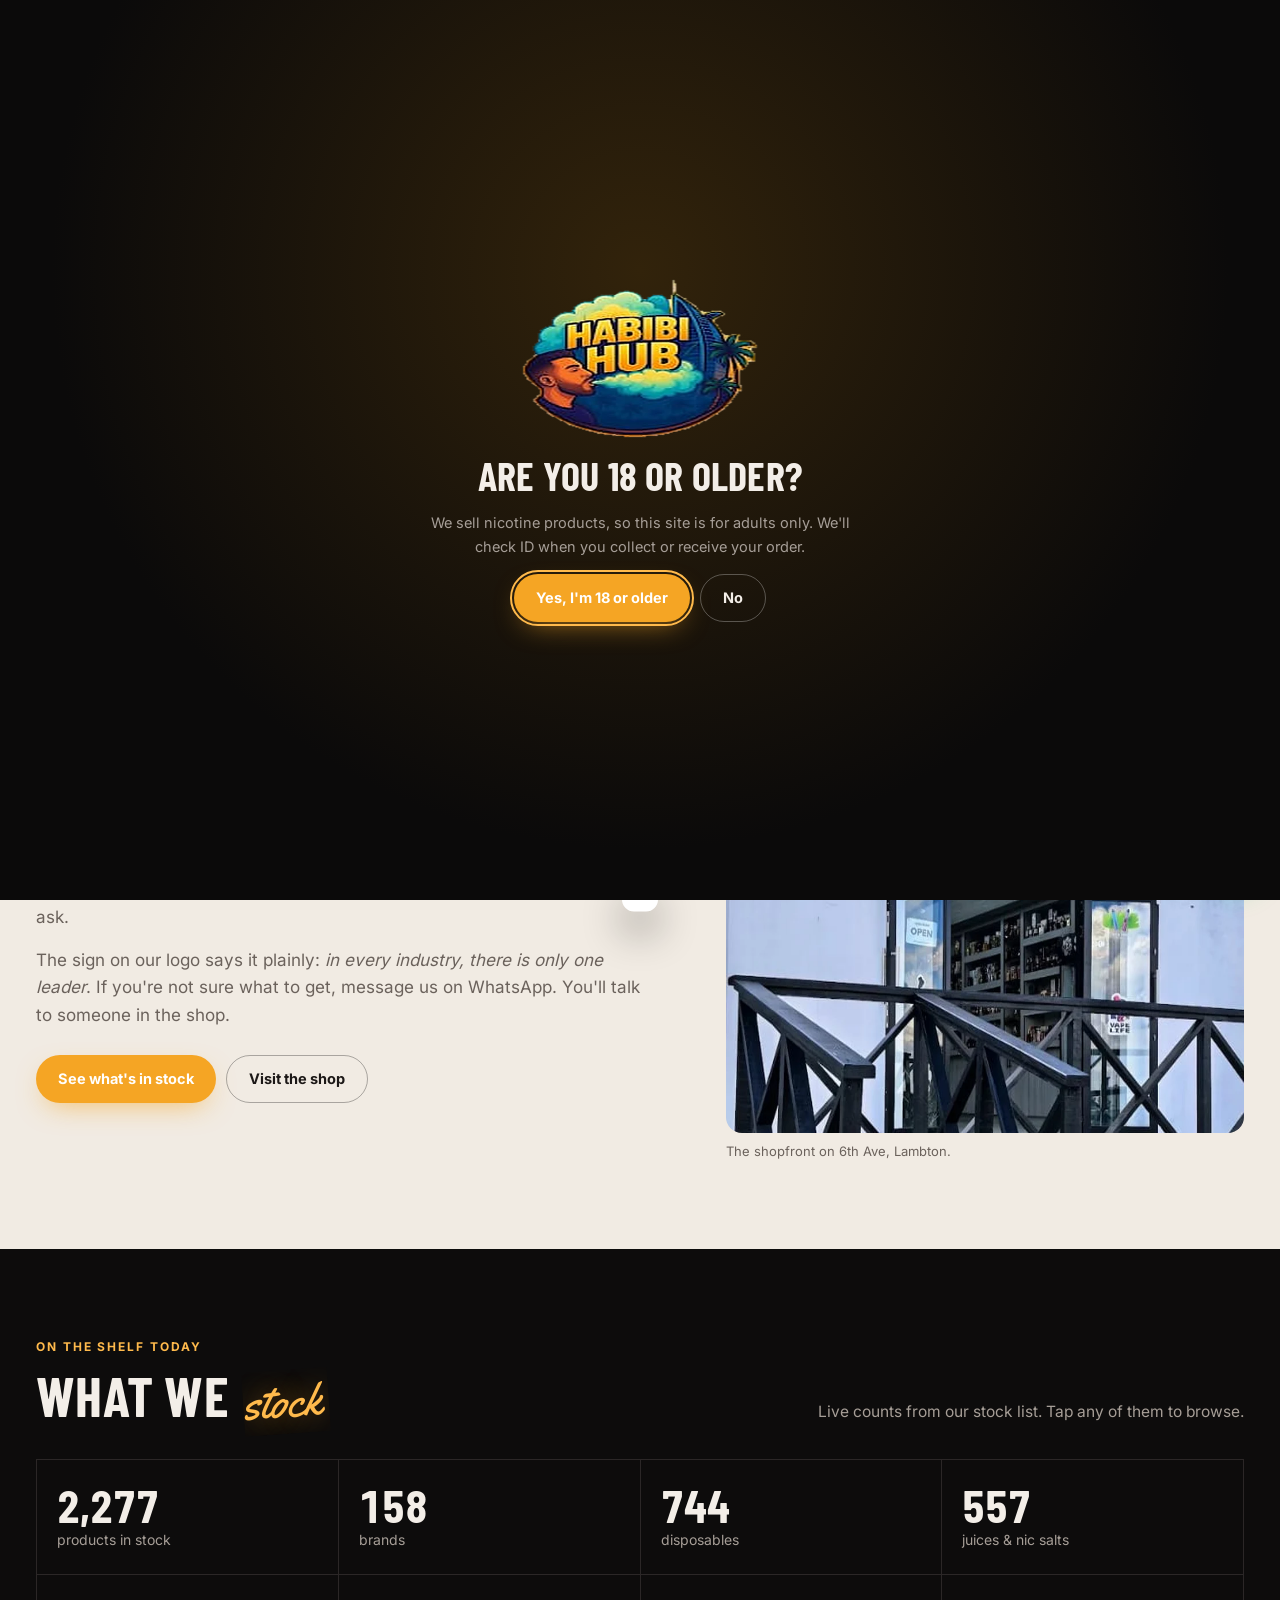
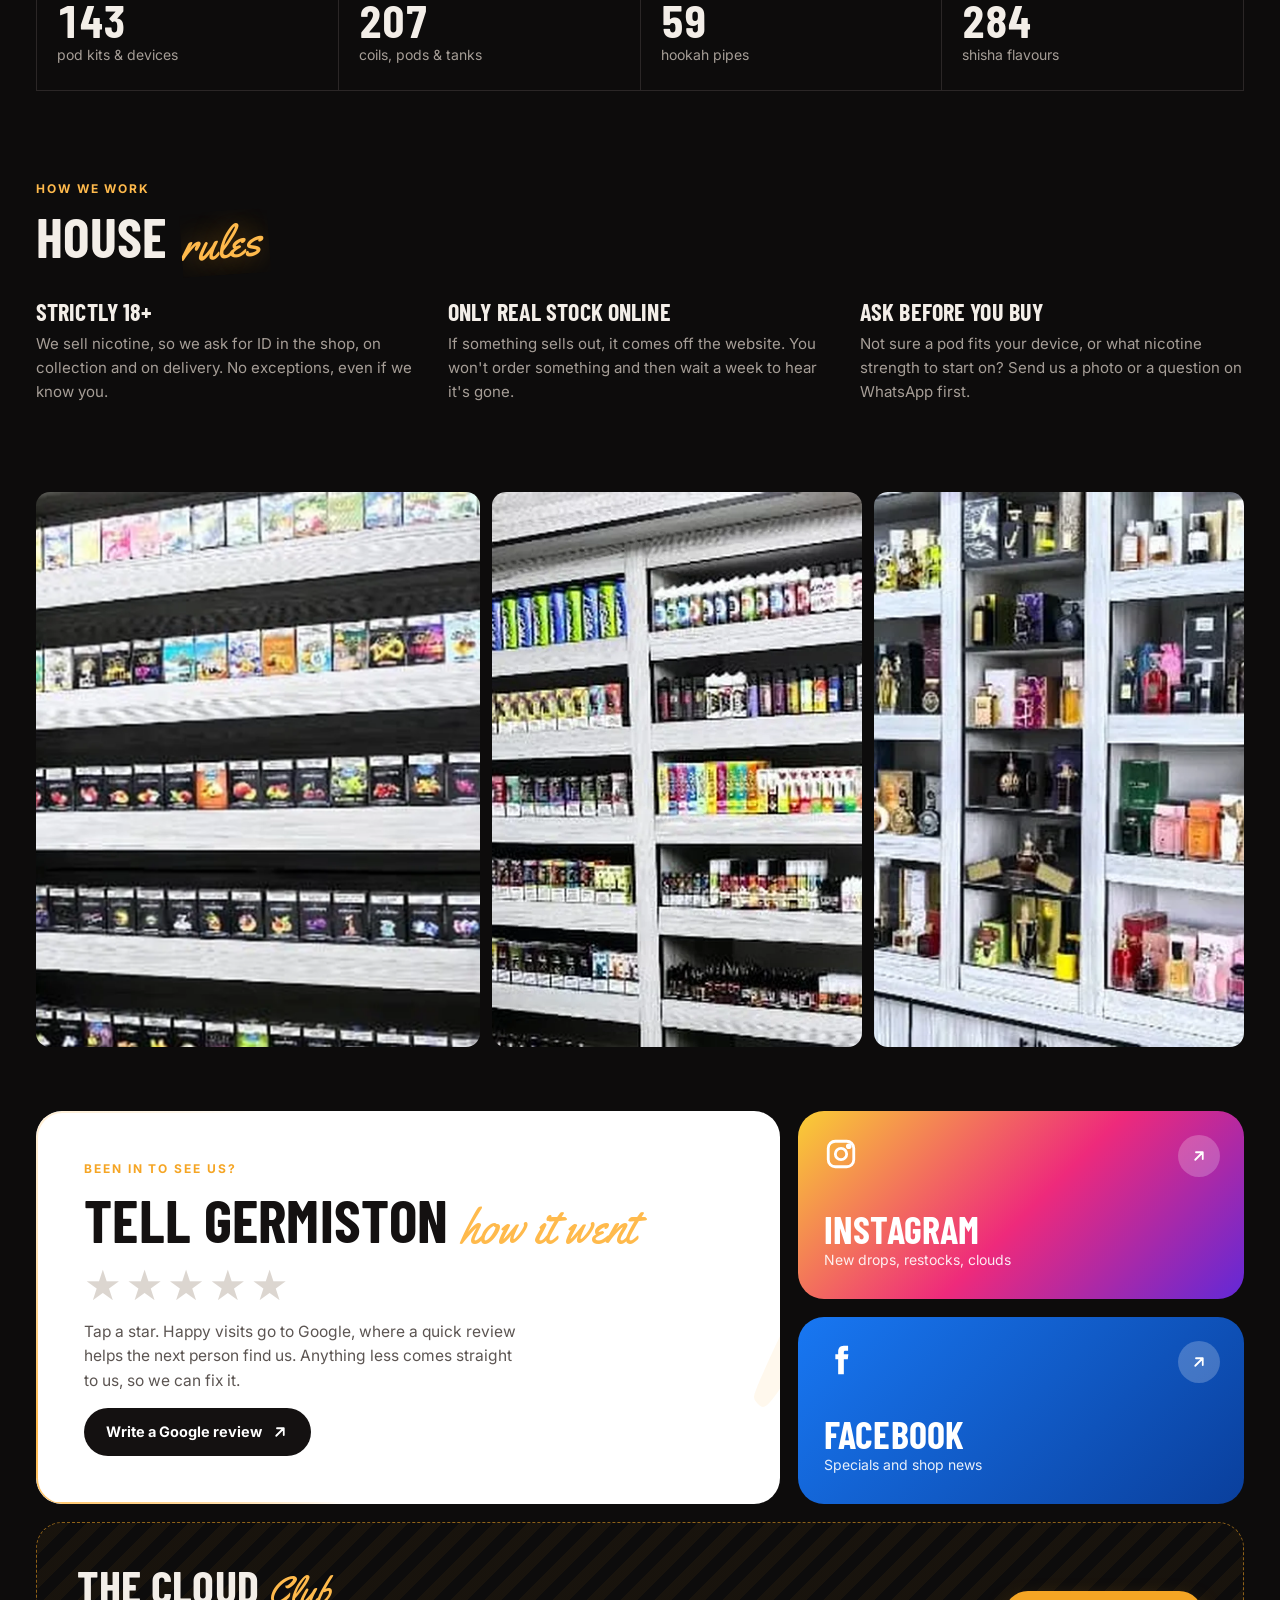
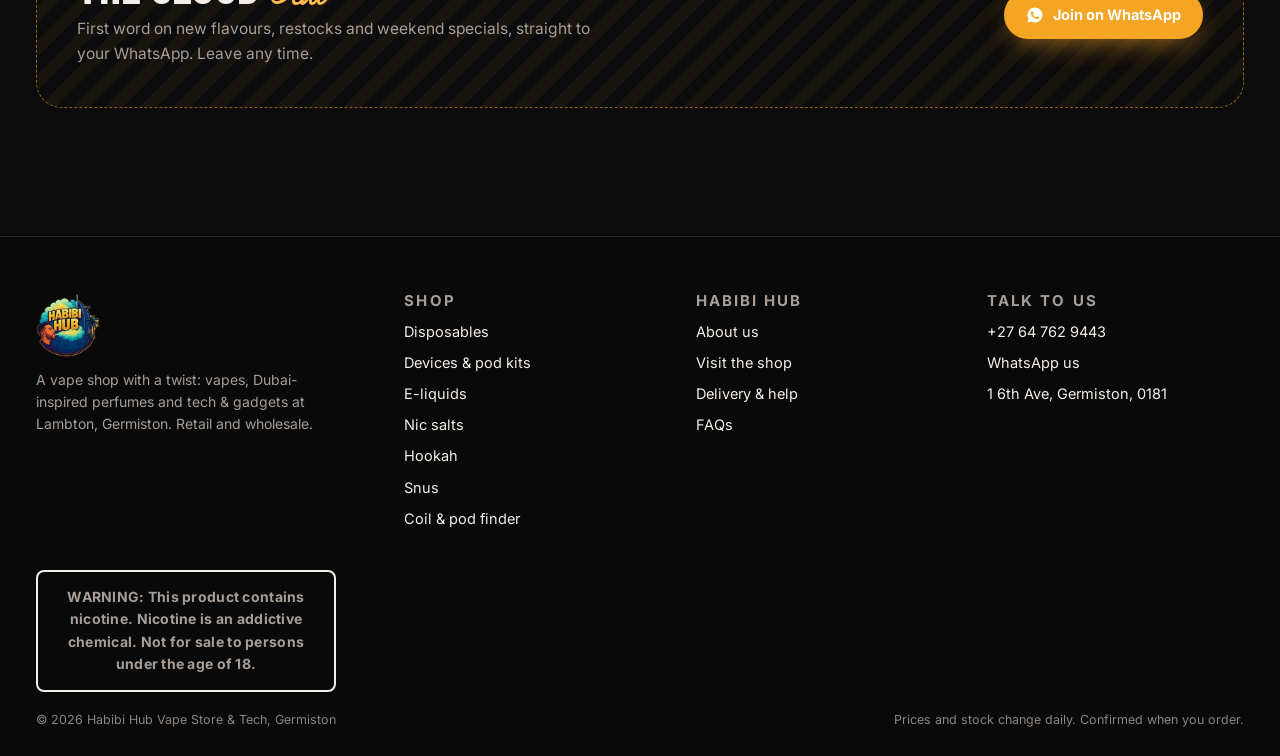
==== about.html @ 3467672c "Habibi Hub Vape Store & Tech site Co-Authored-By: Claude Opus 5.5 <noreply@anthropic.com>" ====
<!doctype html>
<html lang="en-ZA">
<head>
<meta charset="utf-8">
<meta name="viewport" content="width=device-width, initial-scale=1, viewport-fit=cover">
<title>About us · Habibi Hub Vape Store & Tech</title>
<meta name="description" content="Habibi Hub Vape Store & Tech is a vape shop with a twist on 6th Ave, Lambton, Germiston: vapes, Dubai-inspired perfumes and tech, retail and wholesale.">
<meta name="robots" content="noindex, nofollow">
<meta name="theme-color" content="#0d0c0c">
<link rel="icon" href="assets/img/icon.png">
<link rel="preload" href="assets/fonts/inter.woff2" as="font" type="font/woff2" crossorigin>
<link rel="preload" href="assets/fonts/barlow-condensed-700.woff2" as="font" type="font/woff2" crossorigin>
<link rel="stylesheet" href="assets/site.css">
<style>
.story{display:grid;grid-template-columns:1.1fr .9fr;gap:56px;align-items:center}
.story p{font-size:17px;color:var(--paper-mute);max-width:56ch}
.story p+p{margin-top:16px}
.story p b{color:var(--paper-ink)}
.story figure img{border-radius:16px;width:100%}
.story figcaption{font-size:13px;color:var(--paper-mute);margin-top:8px}
.stock{display:grid;grid-template-columns:repeat(4,1fr);border-top:1px solid var(--line);border-left:1px solid var(--line)}
.stock a{padding:22px 20px;border-right:1px solid var(--line);border-bottom:1px solid var(--line);transition:background .2s}
.stock a:hover{background:var(--panel)}
.stock b{display:block;font-family:var(--head);font-size:46px;line-height:1;font-variant-numeric:tabular-nums}
.stock span{color:var(--mute);font-size:14px}
.rules{display:grid;grid-template-columns:repeat(3,1fr);gap:28px}
.rules h3{font-size:24px;text-transform:uppercase;margin-bottom:8px}
.rules p{color:var(--mute);font-size:15px}
.gallery{display:grid;grid-template-columns:1.2fr 1fr 1fr;gap:12px}
.gallery img{border-radius:14px;width:100%;height:100%;object-fit:cover;aspect-ratio:4/5}
.cta{display:flex;gap:10px;flex-wrap:wrap;margin-top:26px}
@media (max-width:900px){.story{grid-template-columns:1fr}.stock{grid-template-columns:repeat(2,1fr)}.rules{grid-template-columns:1fr}.gallery{grid-template-columns:1fr 1fr}.gallery img:first-child{grid-column:1/-1;aspect-ratio:1}}
</style>
</head>
<body data-page="about">
<script src="assets/site.js"></script>
<main id="main">
  <div class="wrap">
    <nav class="crumbs" aria-label="Breadcrumb"><a href="index.html">Home</a><span>/</span><span>About us</span></nav>
    <header class="phead"><span class="tag">About Habibi Hub</span><h1 style="margin-top:12px">Behind the <span class="script">counter</span></h1>
      <p>A vape shop with a twist on 6th Ave in Lambton, Germiston. Vapes, Dubai-inspired perfumes and tech, for retail and wholesale customers.</p></header>
  </div>

  <section class="sec paper" style="margin-top:48px">
    <div class="wrap story">
      <div>
        <span class="tag">Who we are</span>
        <h2 style="margin:12px 0 22px">Lambton, <span class="script">Germiston</span></h2>
        <p>Habibi Hub Vape Store &amp; Tech is at <b>1 6th Ave in Lambton</b>, the white building with the black deck out front. Inside, one side is vapes: disposables, pod kits and shelves of e-liquids.</p>
        <p>That's the usual part. The twist is everything else: a wall of <b>Dubai-inspired perfumes</b>, and <b>tech &amp; gadgets</b> behind the counter. We sell retail and wholesale, so whether you need one disposable or a box for your own shop, ask.</p>
        <p>The sign on our logo says it plainly: <i>in every industry, there is only one leader</i>. If you're not sure what to get, message us on WhatsApp. You'll talk to someone in the shop.</p>
        <div class="cta"><a class="btn btn-red" href="shop.html">See what's in stock</a><a class="btn btn-line" href="visit.html">Visit the shop</a></div>
      </div>
      <figure><img src="assets/img/shopfront.webp" alt="The Habibi Hub Vape Store & Tech shopfront" width="600" height="583" loading="lazy"><figcaption>The shopfront on 6th Ave, Lambton.</figcaption></figure>
    </div>
  </section>

  <section class="sec">
    <div class="wrap">
      <div class="sec-head"><div><span class="tag">On the shelf today</span><h2>What we <span class="script">stock</span></h2></div><p>Live counts from our stock list. Tap any of them to browse.</p></div>
      <div class="stock" id="stock"></div>
    </div>
  </section>

  <section class="sec" style="padding-top:0">
    <div class="wrap">
      <div class="sec-head"><div><span class="tag">How we work</span><h2>House <span class="script">rules</span></h2></div></div>
      <div class="rules">
        <div class="rv"><h3>Strictly 18+</h3><p>We sell nicotine, so we ask for ID in the shop, on collection and on delivery. No exceptions, even if we know you.</p></div>
        <div class="rv"><h3>Only real stock online</h3><p>If something sells out, it comes off the website. You won't order something and then wait a week to hear it's gone.</p></div>
        <div class="rv"><h3>Ask before you buy</h3><p>Not sure a pod fits your device, or what nicotine strength to start on? Send us a photo or a question on WhatsApp first.</p></div>
      </div>
    </div>
  </section>

  <section class="sec" style="padding-top:0">
    <div class="wrap">
      <div class="gallery" style="margin-bottom:64px">
        <img src="assets/img/disposables.webp" alt="Disposables wall at Habibi Hub" width="600" height="795" loading="lazy">
        <img src="assets/img/eliquids.webp" alt="Rows of e-liquid bottles at Habibi Hub" width="600" height="685" loading="lazy">
        <img src="assets/img/interior.webp" alt="The Dubai-inspired perfume wall inside Habibi Hub" width="600" height="337" loading="lazy">
      </div>
      <div data-community></div>
    </div>
  </section>
</main>
<script>
loadProducts().then((all) => {
  const fmt = (n) => n.toLocaleString("en-ZA").replace(/ /g, " ");
  const n = (fn) => fmt(all.filter(fn).length);
  const brands = new Set(all.map((p) => p.b).filter(Boolean)).size;
  $("#stock").innerHTML = [
    [n(() => true), "products in stock", "shop.html"],
    [brands, "brands", "shop.html"],
    [n((p) => p.s === "Disposables"), "disposables", "shop.html?s=Disposables"],
    [n((p) => p.s === "Nic Salts" || p.s === "E Liquids"), "juices & nic salts", "shop.html?c=vape"],
    [n((p) => p.s === "Devices"), "pod kits & devices", "shop.html?s=Devices"],
    [n((p) => p.s === "Coils, Pods & Tanks"), "coils, pods & tanks", "shop.html?s=Coils%2C+Pods+%26+Tanks"],
    [n((p) => p.s === "Hookah Pipes"), "hookah pipes", "shop.html?s=Hookah+Pipes"],
    [n((p) => p.s === "Hookah Flavour"), "shisha flavours", "shop.html?s=Hookah+Flavour"]
  ].map(([v, l, h]) => `<a href="${h}"><b>${v}</b><span>${l}</span></a>`).join("");
});
</script>
</body>
</html>
---- assets/site.css ----
/* fonts: self-hosted latin subsets (Inter, Barlow Condensed, Yellowtail) */
@font-face {
  font-family: 'Barlow Condensed';
  font-style: normal;
  font-weight: 600;
  font-display: swap;
  src: url(fonts/barlow-condensed-600.woff2) format('woff2');
  unicode-range: U+0000-00FF, U+0131, U+0152-0153, U+02BB-02BC, U+02C6, U+02DA, U+02DC, U+0304, U+0308, U+0329, U+2000-206F, U+20AC, U+2122, U+2191, U+2193, U+2212, U+2215, U+FEFF, U+FFFD;
}
@font-face {
  font-family: 'Barlow Condensed';
  font-style: normal;
  font-weight: 700;
  font-display: swap;
  src: url(fonts/barlow-condensed-700.woff2) format('woff2');
  unicode-range: U+0000-00FF, U+0131, U+0152-0153, U+02BB-02BC, U+02C6, U+02DA, U+02DC, U+0304, U+0308, U+0329, U+2000-206F, U+20AC, U+2122, U+2191, U+2193, U+2212, U+2215, U+FEFF, U+FFFD;
}
@font-face {
  font-family: 'Inter';
  font-style: normal;
  font-weight: 400;
  font-display: swap;
  src: url(fonts/inter.woff2) format('woff2');
  unicode-range: U+0000-00FF, U+0131, U+0152-0153, U+02BB-02BC, U+02C6, U+02DA, U+02DC, U+0304, U+0308, U+0329, U+2000-206F, U+20AC, U+2122, U+2191, U+2193, U+2212, U+2215, U+FEFF, U+FFFD;
}
@font-face {
  font-family: 'Inter';
  font-style: normal;
  font-weight: 500;
  font-display: swap;
  src: url(fonts/inter.woff2) format('woff2');
  unicode-range: U+0000-00FF, U+0131, U+0152-0153, U+02BB-02BC, U+02C6, U+02DA, U+02DC, U+0304, U+0308, U+0329, U+2000-206F, U+20AC, U+2122, U+2191, U+2193, U+2212, U+2215, U+FEFF, U+FFFD;
}
@font-face {
  font-family: 'Inter';
  font-style: normal;
  font-weight: 600;
  font-display: swap;
  src: url(fonts/inter.woff2) format('woff2');
  unicode-range: U+0000-00FF, U+0131, U+0152-0153, U+02BB-02BC, U+02C6, U+02DA, U+02DC, U+0304, U+0308, U+0329, U+2000-206F, U+20AC, U+2122, U+2191, U+2193, U+2212, U+2215, U+FEFF, U+FFFD;
}
@font-face {
  font-family: 'Inter';
  font-style: normal;
  font-weight: 700;
  font-display: swap;
  src: url(fonts/inter.woff2) format('woff2');
  unicode-range: U+0000-00FF, U+0131, U+0152-0153, U+02BB-02BC, U+02C6, U+02DA, U+02DC, U+0304, U+0308, U+0329, U+2000-206F, U+20AC, U+2122, U+2191, U+2193, U+2212, U+2215, U+FEFF, U+FFFD;
}
@font-face {
  font-family: 'Yellowtail';
  font-style: normal;
  font-weight: 400;
  font-display: swap;
  src: url(fonts/yellowtail-400.woff2) format('woff2');
  unicode-range: U+0000-00FF, U+0131, U+0152-0153, U+02BB-02BC, U+02C6, U+02DA, U+02DC, U+0304, U+0308, U+0329, U+2000-206F, U+20AC, U+2122, U+2191, U+2193, U+2212, U+2215, U+FEFF, U+FFFD;
}
/* Habibi Hub Vape Store & Tech — shared styles. Dark shop floor, warm paper for the "about us" moments, one red. */
:root{
  --bg:#0d0c0c; --panel:#161414; --panel2:#1d1a1a; --line:#2b2727; --ink:#f3eee8; --mute:#a69e97; --dim:#8c847e;
  --red:#f5a524; --red-hi:#ffba4c; --red-soft:rgba(245,165,36,.14);
  --paper:#f1ebe3; --paper-ink:#1c1817; --paper-mute:#6b625c; --paper-line:#ddd3c8;
  --ok:#2fbf71; --warn:#e8a33a;
  --head:"Barlow Condensed","Arial Narrow",Impact,sans-serif; --body:Inter,system-ui,-apple-system,"Segoe UI",sans-serif;
  --r:14px; --ease:cubic-bezier(.2,.8,.2,1); --hdr:72px;
  color-scheme:dark;
}
*{box-sizing:border-box;margin:0;padding:0}
html{scroll-behavior:smooth;-webkit-text-size-adjust:100%}
body{background:var(--bg);color:var(--ink);font-family:var(--body);font-size:15.5px;line-height:1.6;overflow-x:clip;-webkit-font-smoothing:antialiased}
html{overflow-x:clip}
[hidden]{display:none!important}
body.lock{overflow:hidden}
img{max-width:100%;display:block}
a{color:inherit;text-decoration:none}
button,input,select,textarea{font:inherit;color:inherit}
button{background:none;border:0;cursor:pointer}
:focus-visible{outline:2px solid var(--red-hi);outline-offset:2px;border-radius:6px}
.wrap{width:100%;max-width:1240px;margin-inline:auto;padding-left:max(16px,env(safe-area-inset-left,0px));padding-right:max(16px,env(safe-area-inset-right,0px))}
h1,h2,h3,h4{font-family:var(--head);font-weight:700;line-height:1;letter-spacing:.005em;text-wrap:balance}
h1{font-size:clamp(46px,8vw,92px);text-transform:uppercase}
h2{font-size:clamp(34px,5vw,56px);text-transform:uppercase}
h3{font-size:24px}
.tag{font-size:12px;font-weight:700;letter-spacing:.16em;text-transform:uppercase;color:var(--red-hi)}
.muted{color:var(--mute)}
.sr{position:absolute;width:1px;height:1px;overflow:hidden;clip:rect(0 0 0 0);white-space:nowrap}
.sec{padding-block:88px}
.sec-head{display:flex;justify-content:space-between;align-items:end;gap:20px 40px;flex-wrap:wrap;margin-bottom:34px}
.sec-head p{max-width:440px;color:var(--mute)}
.sec-head .tag{display:block;margin-bottom:10px}

/* buttons */
.btn{display:inline-flex;align-items:center;justify-content:center;gap:9px;height:48px;padding:0 22px;border-radius:999px;font-weight:700;font-size:14.5px;white-space:nowrap;transition:background .2s,transform .2s var(--ease),border-color .2s,color .2s}
.btn:active{transform:scale(.97)}
.btn svg{width:18px;height:18px;flex:none}
.btn-red{background:var(--red);color:#fff}
.btn-red:hover{background:var(--red-hi)}
.btn-line{border:1.5px solid rgba(255,255,255,.28)}
.btn-line:hover{border-color:#fff}
.btn-white{background:#fff;color:#111}
.btn-white:hover{background:var(--red);color:#fff}
.btn-wa{background:#25d366;color:#05301a}
.btn-wa:hover{background:#3be37b}
.btn-sm{height:38px;padding:0 15px;font-size:13.5px}
.btn[disabled]{opacity:.45;pointer-events:none}
.link{text-decoration:underline;text-underline-offset:3px;text-decoration-color:rgba(255,255,255,.35)}
.link:hover{text-decoration-color:currentColor}

/* top strip + header */
.strip{background:var(--red);color:#fff;font-size:13px;font-weight:600}
.strip .wrap{display:flex;justify-content:center;gap:8px 26px;flex-wrap:wrap;padding-block:7px;text-align:center}
.strip a{text-decoration:underline;text-underline-offset:2px}
header.hdr{position:sticky;top:env(safe-area-inset-top,0px);z-index:60;background:rgba(13,12,12,.9);backdrop-filter:blur(12px);-webkit-backdrop-filter:blur(12px);border-bottom:1px solid var(--line)}
.hdr-in{display:flex;align-items:center;gap:22px;height:var(--hdr)}
.logo img{height:50px;width:auto}
.nav{display:flex;gap:4px;font-weight:600;font-size:14.5px}
.nav a{padding:8px 12px;border-radius:8px;color:var(--mute);transition:color .2s,background .2s}
.nav a:hover,.nav a[aria-current="page"]{color:var(--ink);background:rgba(255,255,255,.05)}
.hsearch{flex:1;max-width:380px;margin-left:auto;display:flex;align-items:center;gap:8px;height:42px;padding:0 14px;border-radius:999px;background:var(--panel2);border:1px solid var(--line)}
.hsearch:focus-within{border-color:var(--red)}
.hsearch svg{width:16px;color:var(--dim);flex:none}
.hsearch input{background:none;border:0;outline:0;width:100%;font-size:14px}
.icons{display:flex;gap:6px;align-items:center}
.ibtn{position:relative;width:42px;height:42px;border-radius:50%;display:grid;place-items:center;transition:background .2s}
.ibtn:hover{background:rgba(255,255,255,.07)}
.ibtn svg{width:21px;height:21px}
.ibtn .n{position:absolute;top:2px;right:0;min-width:18px;height:18px;padding:0 5px;border-radius:9px;background:var(--red);color:#fff;font-size:10.5px;font-weight:800;display:grid;place-items:center}
.ibtn .n[hidden]{display:none}
.ibtn.bump{animation:bump .45s var(--ease)}
@keyframes bump{40%{transform:scale(1.22)}}
.burger{display:none}
.mnav{position:fixed;inset:0;z-index:95;background:var(--bg);padding:calc(20px + env(safe-area-inset-top,0px)) max(20px,env(safe-area-inset-right,0px)) 30px max(20px,env(safe-area-inset-left,0px));display:flex;flex-direction:column;gap:4px;transform:translateX(100%);transition:transform .4s var(--ease);overflow:auto}
.mnav.on{transform:none}
.mnav .x{align-self:flex-end;margin-bottom:10px}
.mnav a{font-family:var(--head);font-size:40px;font-weight:700;text-transform:uppercase;padding:4px 0;border-bottom:1px solid var(--line)}
.mnav .mfoot{margin-top:auto;padding-top:24px;color:var(--mute);font-size:14px;display:grid;gap:6px}

/* product card */
.grid{display:grid;grid-template-columns:repeat(auto-fill,minmax(212px,1fr));gap:16px}
.card{position:relative;display:flex;flex-direction:column;background:var(--panel);border:1px solid var(--line);border-radius:var(--r);overflow:hidden;transition:border-color .25s,transform .3s var(--ease)}
.card:hover{border-color:#433c3c;transform:translateY(-3px)}
.card .ph{position:relative;aspect-ratio:1;background:#fff;display:grid;place-items:center;overflow:hidden}
.card .ph img{width:100%;height:100%;object-fit:contain;padding:10px;transition:transform .5s var(--ease)}
.card:hover .ph img{transform:scale(1.05)}
.noimg{width:100%;height:100%;display:grid;place-items:center;align-content:center;gap:8px;background:repeating-linear-gradient(-45deg,#191616 0 10px,#1c1919 10px 20px);color:var(--dim);text-align:center;padding:14px}
.noimg img{width:62%;opacity:.55;padding:0!important}
.noimg span{font-size:11px;letter-spacing:.12em;text-transform:uppercase}
.card .flags{position:absolute;top:10px;left:10px;display:flex;gap:6px;z-index:2}
.flag{font-size:10.5px;font-weight:800;letter-spacing:.1em;text-transform:uppercase;padding:4px 8px;border-radius:5px;background:var(--red);color:#fff}
.flag.dark{background:#111;color:#fff}
.fav{position:absolute;top:8px;right:8px;z-index:2;width:36px;height:36px;border-radius:50%;background:rgba(17,17,17,.75);display:grid;place-items:center;color:#fff;transition:transform .2s}
.fav:hover{transform:scale(1.1)}
.fav svg{width:17px;height:17px}
.fav.on svg{fill:var(--red-hi);stroke:var(--red-hi)}
.card .bd{padding:13px 14px 14px;display:flex;flex-direction:column;gap:4px;flex:1}
.card .br{font-size:11px;font-weight:700;letter-spacing:.12em;text-transform:uppercase;color:var(--dim)}
.card .nm{font-weight:600;font-size:14.5px;line-height:1.35;display:-webkit-box;-webkit-line-clamp:2;-webkit-box-orient:vertical;overflow:hidden}
.card .nm a::after{content:"";position:absolute;inset:0;z-index:1}
.card .ft{display:flex;align-items:center;justify-content:space-between;gap:8px;margin-top:auto;padding-top:10px}
.price{font-family:var(--head);font-weight:700;font-size:26px;line-height:1;font-variant-numeric:tabular-nums}
.price small{font-family:var(--body);font-size:11px;font-weight:600;color:var(--mute);margin-right:3px}
.price.ask{font-size:15px;font-family:var(--body);color:var(--mute)}
.add{position:relative;z-index:2;width:40px;height:40px;border-radius:50%;background:#fff;color:#111;display:grid;place-items:center;transition:background .2s,color .2s,transform .2s;flex:none}
.add:hover{background:var(--red);color:#fff}
.add svg{width:18px;height:18px}
.add.ok{background:var(--ok);color:#fff}
.chips{display:flex;gap:5px;flex-wrap:wrap}
.chip{font-size:11px;padding:2px 8px;border-radius:999px;background:rgba(255,255,255,.06);color:var(--mute)}

/* rails */
.rail{display:grid;grid-auto-flow:column;grid-auto-columns:minmax(200px,230px);gap:14px;overflow-x:auto;scroll-snap-type:x mandatory;padding-bottom:8px;scrollbar-width:thin}
.rail>*{scroll-snap-align:start}

/* drawer (cart + favourites) */
.scrim{position:fixed;inset:0;z-index:90;background:rgba(0,0,0,.6);opacity:0;visibility:hidden;transition:opacity .3s,visibility .3s}
.scrim.on{opacity:1;visibility:visible}
.drawer{position:fixed;top:0;right:0;bottom:0;z-index:100;width:min(440px,100%);background:#121010;border-left:1px solid var(--line);display:flex;flex-direction:column;transform:translateX(100%);transition:transform .45s var(--ease);padding-top:env(safe-area-inset-top,0px);padding-bottom:env(safe-area-inset-bottom,0px)}
.drawer.on{transform:none}
.dh{display:flex;align-items:center;justify-content:space-between;padding:18px 22px;border-bottom:1px solid var(--line)}
.dh h3{font-size:30px;text-transform:uppercase}
.x{width:40px;height:40px;border-radius:50%;border:1px solid var(--line);display:grid;place-items:center}
.x:hover{background:#fff;color:#111}
.x svg{width:16px;height:16px}
.db{flex:1;overflow:auto;padding:6px 22px}
.li{display:grid;grid-template-columns:64px 1fr auto;gap:12px;padding:14px 0;border-bottom:1px solid var(--line);align-items:start}
.li .th{width:64px;height:64px;border-radius:10px;background:#fff;overflow:hidden;display:grid;place-items:center}
.li .th img{width:100%;height:100%;object-fit:contain;padding:4px}
.li .th .noimg img{width:70%}
.li b{display:block;font-size:14px;font-weight:600;line-height:1.3}
.li .sub{font-size:12.5px;color:var(--mute)}
.qty{display:inline-flex;align-items:center;border:1px solid var(--line);border-radius:999px;margin-top:8px}
.qty button{width:30px;height:30px;font-weight:700}
.qty span{min-width:22px;text-align:center;font-size:13.5px;font-weight:700}
.rm{font-size:12px;color:var(--dim);text-decoration:underline;margin-left:10px}
.li .lt{font-family:var(--head);font-weight:700;font-size:20px;white-space:nowrap}
.df{padding:18px 22px;border-top:1px solid var(--line);display:grid;gap:12px;background:#0f0d0d}
.seg{display:grid;grid-template-columns:1fr 1fr;gap:5px;padding:4px;border-radius:12px;background:var(--panel2);border:1px solid var(--line)}
.seg button{padding:9px 6px;border-radius:9px;font-size:13.5px;font-weight:600;color:var(--mute)}
.seg button[aria-pressed="true"]{background:#fff;color:#111}
.field{display:grid;gap:5px}
.field label{font-size:11.5px;font-weight:700;letter-spacing:.1em;text-transform:uppercase;color:var(--dim)}
.field input,.field textarea,.field select{background:var(--panel2);border:1px solid var(--line);border-radius:10px;padding:11px 13px;outline:0;font-size:14.5px;resize:vertical;width:100%}
.field input:focus,.field textarea:focus,.field select:focus{border-color:var(--red)}
.field input.bad{border-color:var(--red-hi)}
.tot{display:flex;justify-content:space-between;align-items:baseline}
.tot strong{font-family:var(--head);font-size:34px}
.fine{font-size:12px;color:var(--dim);text-align:center}
.empty{text-align:center;padding:50px 10px;color:var(--mute);display:grid;gap:10px;justify-items:center}
.empty b{color:var(--ink);font-size:17px}
.note{padding:12px 14px;border-radius:10px;background:var(--red-soft);border:1px solid rgba(245,165,36,.35);font-size:13.5px;color:var(--ink)}

/* toast */
.toast{position:fixed;left:50%;width:max-content;bottom:calc(22px + env(safe-area-inset-bottom,0px));z-index:150;transform:translate(-50%,140%);background:#fff;color:#111;padding:12px 18px;border-radius:999px;font-weight:600;font-size:14px;box-shadow:0 18px 40px rgba(0,0,0,.45);transition:transform .4s var(--ease);max-width:calc(100vw - 32px);display:flex;gap:10px;align-items:center}
.toast.on{transform:translate(-50%,0)}
.toast a{color:var(--red);font-weight:700;white-space:nowrap}

/* age check */
.gate{position:fixed;inset:0;z-index:200;display:grid;place-items:center;padding:20px max(20px,env(safe-area-inset-right,0px)) 20px max(20px,env(safe-area-inset-left,0px));background:radial-gradient(ellipse at 50% 30%,#32230b,#0b0a0a 65%)}
.gate[hidden]{display:none}
.gate-in{max-width:440px;text-align:center;display:grid;gap:16px;justify-items:center}
.gate-in img{width:min(240px,70%)}
.gate-in h2{font-size:40px}
.gate-in p{color:var(--mute);font-size:14.5px}
.gate .row{display:flex;gap:10px;flex-wrap:wrap;justify-content:center}

/* WhatsApp float */
.wa-float{position:fixed;right:calc(18px + env(safe-area-inset-right,0px));bottom:calc(18px + env(safe-area-inset-bottom,0px));z-index:40;width:56px;height:56px;border-radius:50%;background:#25d366;color:#fff;display:grid;place-items:center;box-shadow:0 10px 26px rgba(37,211,102,.35);transition:transform .25s var(--ease)}
.wa-float:hover{transform:scale(1.08)}
.wa-float svg{width:28px;height:28px}

/* footer */
footer.ftr{border-top:1px solid var(--line);margin-top:40px;padding-block:56px 26px;background:#0a0909}
.ftr-grid{display:grid;grid-template-columns:1.3fr 1fr 1fr 1fr;gap:34px}
.ftr h4{font-size:15px;letter-spacing:.14em;text-transform:uppercase;color:var(--mute);margin-bottom:12px;font-family:var(--body);font-weight:700}
.ftr ul{list-style:none;display:grid;gap:8px;font-size:14.5px}
.ftr ul a:hover{color:var(--red-hi)}
.ftr .logo img{height:64px;margin-bottom:12px}
.ftr p{color:var(--mute);font-size:14px;max-width:300px}
.warn{margin-top:40px;border:2px solid var(--ink);border-radius:8px;padding:14px 16px;font-weight:700;font-size:13px;text-align:center;letter-spacing:.02em}
.copy{margin-top:18px;display:flex;justify-content:space-between;gap:10px;flex-wrap:wrap;font-size:12.5px;color:var(--dim)}

/* paper (light) sections */
.paper{background:var(--paper);color:var(--paper-ink)}
.paper .muted,.paper .sec-head p{color:var(--paper-mute)}
.paper .tag{color:var(--red)}
.paper .btn-line{border-color:rgba(0,0,0,.3);color:var(--paper-ink)}
.paper .btn-line:hover{border-color:#000}

/* breadcrumbs + page head */
.crumbs{font-size:13px;color:var(--dim);display:flex;gap:8px;flex-wrap:wrap;padding-top:22px}
.crumbs a:hover{color:var(--ink)}
.phead{padding-block:34px 30px;border-bottom:1px solid var(--line)}
.phead p{color:var(--mute);max-width:600px;margin-top:12px;font-size:16.5px}

/* reveal: visible by default, only animates when JS adds .rv-on */
.rv-on .rv{opacity:0;transform:translateY(24px);transition:opacity .7s var(--ease),transform .7s var(--ease)}
.rv-on .rv.in{opacity:1;transform:none}

@media (max-width:1060px){
  .nav{display:none}
  .burger{display:grid}
}
@media (max-width:760px){
  :root{--hdr:62px}
  .logo img{height:40px}
  .strip span+span{display:none}
  .hsearch{display:none}
  .icons{margin-left:auto}
  .sec{padding-block:64px}
  .grid{grid-template-columns:repeat(2,minmax(0,1fr));gap:10px}
  .card .bd{padding:10px 11px 12px}
  .card .nm{font-size:13.5px}
  .price{font-size:22px}
  .add{width:36px;height:36px}
  .ftr-grid{grid-template-columns:1fr 1fr}
  .ftr-grid>div:first-child{grid-column:1/-1}
}
@media (prefers-reduced-motion:reduce){
  *,*::before,*::after{animation:none!important;transition:none!important;scroll-behavior:auto!important}
}

/* ===== flair: script accents, smoke, marquee, glow ===== */
.script{font-family:Yellowtail,"Brush Script MT",cursive;font-weight:400;text-transform:none;letter-spacing:0;color:var(--red-hi)}
h1 .script,h2 .script{display:inline-block;font-size:.82em;transform:rotate(-4deg);margin:0 .06em;text-shadow:0 0 30px rgba(245,165,36,.45)}
.smoke{position:absolute;inset:0;overflow:hidden;pointer-events:none;z-index:0}
.smoke i{position:absolute;border-radius:50%;background:radial-gradient(closest-side,rgba(255,255,255,.09),rgba(255,255,255,0));will-change:transform;animation:drift 26s ease-in-out infinite}
.smoke i:nth-child(1){width:70vmax;height:50vmax;left:-25vmax;top:6vmax}
.smoke i:nth-child(2){width:60vmax;height:45vmax;left:55vw;top:-10vmax;background:radial-gradient(closest-side,rgba(245,165,36,.22),rgba(245,165,36,0));animation-duration:32s;animation-delay:-8s}
.smoke i:nth-child(3){width:50vmax;height:40vmax;left:25vw;top:30vmax;animation-duration:38s;animation-delay:-16s}
.smoke i:nth-child(4){width:35vmax;height:30vmax;left:60vw;top:28vmax;background:radial-gradient(closest-side,rgba(255,198,105,.12),rgba(255,198,105,0));animation-duration:22s;animation-delay:-4s}
@keyframes drift{0%,100%{transform:translate3d(0,0,0) scale(1)}33%{transform:translate3d(6vmax,-4vmax,0) scale(1.12)}66%{transform:translate3d(-5vmax,3vmax,0) scale(.94)}}
.marquee{overflow:hidden;background:var(--red);color:#fff;transform:rotate(-1.4deg);margin-inline:-20px;padding-block:13px;position:relative;z-index:3;box-shadow:0 18px 40px -12px rgba(245,165,36,.55)}
.marquee.alt{background:var(--paper);color:var(--paper-ink);transform:rotate(1deg);margin-top:-40px;z-index:2;box-shadow:none}
.mq{display:flex;width:max-content;animation:mq 36s linear infinite}
.marquee.alt .mq{animation-direction:reverse;animation-duration:44s}
.mq span{font-family:var(--head);font-weight:700;font-size:28px;text-transform:uppercase;padding:0 22px;display:flex;align-items:center;gap:44px;white-space:nowrap}
.mq span::after{content:"";width:9px;height:9px;border-radius:50%;background:currentColor;opacity:.7}
@keyframes mq{to{transform:translateX(-50%)}}
.btn-red{box-shadow:0 10px 28px -10px rgba(245,165,36,.7)}
.btn-red:hover{transform:translateY(-2px);box-shadow:0 16px 36px -10px rgba(245,165,36,.8)}
.glow-line{height:1px;background:linear-gradient(90deg,transparent,rgba(245,165,36,.7),transparent)}

/* ===== community: review card, socials, club ===== */
.comm{display:grid;grid-template-columns:1.25fr .75fr;gap:18px}
.rev{position:relative;overflow:hidden;border-radius:26px;background:#fff;color:#141111;padding:clamp(26px,4vw,48px);display:grid;gap:14px;align-content:start}
.rev .tag{color:var(--red)}
.rev h3{font-family:var(--head);font-size:clamp(38px,5vw,60px);line-height:.92;text-transform:uppercase}
.rev h3 .script{font-size:.8em}
.rev p{color:#5c5552;max-width:440px}
.stars{display:flex;gap:4px}
.stars button{font-size:42px;line-height:1;color:#dcd6d0;transition:transform .2s var(--ease),color .15s}
.stars button.on{color:#f5b301}
.stars button:hover{transform:scale(1.18) rotate(-8deg)}
.rev .btn{background:#141111;color:#fff;justify-self:start}
.rev .btn:hover{background:var(--red)}
.rev .q{position:absolute;right:-10px;bottom:-110px;font-family:Yellowtail,cursive;font-size:340px;line-height:1;color:rgba(245,165,36,.08);pointer-events:none}
.socials{display:grid;gap:18px}
.soc{position:relative;overflow:hidden;border-radius:26px;padding:26px;min-height:170px;display:flex;flex-direction:column;justify-content:space-between;color:#fff;transition:transform .35s var(--ease)}
.soc:hover{transform:translateY(-5px) rotate(-.6deg)}
.soc.ig{background:linear-gradient(135deg,#f9ce34,#ee2a7b 52%,#6228d7)}
.soc.fb{background:linear-gradient(135deg,#1877f2,#0a3f9c)}
.soc svg.logo-i{width:34px;height:34px}
.soc h4{font-family:var(--head);font-size:38px;line-height:1;text-transform:uppercase}
.soc span{font-size:14px;opacity:.9}
.soc .go{position:absolute;top:24px;right:24px;width:42px;height:42px;border-radius:50%;background:rgba(255,255,255,.22);display:grid;place-items:center}
.soc .go svg{width:18px;height:18px}
.club{margin-top:18px;border-radius:26px;padding:clamp(24px,4vw,40px);border:1.5px dashed rgba(245,165,36,.55);display:flex;justify-content:space-between;align-items:center;gap:20px 30px;flex-wrap:wrap;background:repeating-linear-gradient(-45deg,rgba(245,165,36,.05) 0 12px,transparent 12px 24px)}
.club h3{font-family:var(--head);font-size:clamp(34px,4vw,46px);text-transform:uppercase;line-height:1}
.club h3 .script{font-size:.85em}
.club p{color:var(--mute);margin-top:6px;max-width:520px}

/* ===== delivery options ===== */
.dopts{display:grid;grid-template-columns:repeat(3,1fr);gap:14px}
.dopts:has(> :nth-child(2):last-child){grid-template-columns:repeat(2,1fr)}
.dopt{position:relative;border-radius:20px;padding:26px;background:var(--panel);border:1px solid var(--line);display:grid;gap:10px;align-content:start;transition:border-color .25s,transform .3s var(--ease)}
.dopt:hover{border-color:var(--red);transform:translateY(-4px)}
.dopt .ic{width:52px;height:52px;border-radius:14px;background:var(--red-soft);color:var(--red-hi);display:grid;place-items:center}
.dopt .ic svg{width:24px;height:24px}
.dopt h3{font-size:28px;text-transform:uppercase}
.dopt p{color:var(--mute);font-size:14.5px}
.dopt .pill{justify-self:start;font-size:11px;font-weight:800;letter-spacing:.1em;text-transform:uppercase;padding:4px 9px;border-radius:6px;background:#fff;color:#111}
.dopt.wv{background:linear-gradient(150deg,#0c2a4a,#0b1726 70%);border-color:#1d4a7a}
.dopt.wv .ic{background:rgba(56,189,248,.15);color:#7dd3fc}
.dopt.wv .pill{background:#38bdf8;color:#04263d}
.btn-wave{background:#38bdf8;color:#04263d}
.btn-wave:hover{background:#7dd3fc}
.wavebox{border-radius:12px;padding:14px;background:linear-gradient(150deg,#0c2a4a,#0b1726);border:1px solid #1d4a7a;display:grid;gap:10px;font-size:13.5px;color:#cfe8fb}
.wavebox b{color:#fff;font-size:14.5px}
.seg.three{grid-template-columns:repeat(3,1fr)}
.seg.three button{font-size:12.5px;padding:9px 4px}

@media (max-width:900px){.comm{grid-template-columns:1fr}.dopts{grid-template-columns:1fr}}
@media (max-width:760px){.mq span{font-size:22px;gap:30px}.marquee.alt{margin-top:-34px}}

.df.waves .pickup{display:none}

/* ===== motion layer: everything here is transform/opacity/clip so it stays on the GPU ===== */
/* page-to-page cross-fade (browsers without support just navigate normally) */
@view-transition{navigation:auto}
::view-transition-old(root){animation:vt-out .28s ease both}
::view-transition-new(root){animation:vt-in .42s var(--ease) both}
@keyframes vt-out{to{opacity:0;transform:translateY(-10px)}}
@keyframes vt-in{from{opacity:0;transform:translateY(16px)}}
header.hdr{view-transition-name:hdr}

/* scroll progress bar */
.progress{position:fixed;left:0;right:0;top:0;height:3px;z-index:70;background:linear-gradient(90deg,var(--red),#ffd38d);transform-origin:0 50%;transform:scaleX(0);pointer-events:none}
@supports (animation-timeline:scroll()){.progress{animation:grow linear both;animation-timeline:scroll(root)}}
@keyframes grow{to{transform:scaleX(1)}}

/* headings: the script word writes itself in */
.rv-on .sec-head .script{clip-path:inset(-20% 100% -20% 0);transition:clip-path 1.1s var(--ease) .25s}
.rv-on .sec-head.in .script{clip-path:inset(-20% -10% -20% 0)}

/* cards: staggered entrance, light sweep, lift */
.card{animation:cardIn .55s var(--ease) both;animation-delay:calc(var(--i,0) * 45ms)}
@keyframes cardIn{from{opacity:0;transform:translateY(18px) scale(.97)}}
.card .ph::after{content:"";position:absolute;inset:0;background:linear-gradient(105deg,transparent 35%,rgba(255,255,255,.55) 50%,transparent 65%);transform:translateX(-120%);transition:transform .8s var(--ease);pointer-events:none}
.card:hover .ph::after{transform:translateX(120%)}
.card:hover{box-shadow:0 26px 50px -24px rgba(0,0,0,.9),0 0 0 1px rgba(245,165,36,.25)}

/* magnetic buttons get a smooth return */
.mag{transition:transform .35s var(--ease),background .2s,box-shadow .2s}

/* fly-to-bag ghost */
.fly{position:fixed;z-index:160;pointer-events:none;border-radius:14px;background:#fff;box-shadow:0 20px 40px rgba(0,0,0,.5);object-fit:contain}

/* hero intro */
.intro .w{display:inline-block;overflow:hidden;vertical-align:bottom;padding-bottom:.06em;margin-bottom:-.06em}
.intro .w>span{display:inline-block;animation:rise .9s var(--ease) both}
.intro .w:nth-child(2)>span{animation-delay:.08s}.intro .w:nth-child(3)>span{animation-delay:.16s}.intro .w:nth-child(4)>span{animation-delay:.24s}
.intro .script{animation:ink 1.2s var(--ease) .45s both}
@keyframes rise{from{transform:translateY(105%)}}
@keyframes ink{from{clip-path:inset(-30% 100% -30% 0)}to{clip-path:inset(-30% -10% -30% 0)}}
.intro .fade{animation:fadeUp .8s var(--ease) both}
.intro .d1{animation-delay:.35s}.intro .d2{animation-delay:.5s}.intro .d3{animation-delay:.65s}
@keyframes fadeUp{from{opacity:0;transform:translateY(16px)}}
.intro .frame .ph{animation:frameIn 1.1s var(--ease) .15s both}
@keyframes frameIn{from{opacity:0;transform:rotate(8deg) scale(.88) translateY(30px)}}
.intro .sticker{animation:stickIn .9s cubic-bezier(.3,1.6,.5,1) .8s both,bob 7s ease-in-out 1.7s infinite}
@keyframes stickIn{from{opacity:0;transform:rotate(-30deg) scale(.3)}}
.intro .chipf{animation:pop .7s cubic-bezier(.3,1.5,.5,1) both,bob 6s ease-in-out infinite}
.intro .chipf.a{animation-delay:1s,1.7s}.intro .chipf.b{animation-delay:1.15s,2s}
@keyframes pop{from{opacity:0;transform:scale(.6) translateY(14px)}}

/* hero cursor spotlight + embers */
.spot{position:absolute;left:0;top:0;width:620px;height:620px;margin:-310px 0 0 -310px;border-radius:50%;background:radial-gradient(closest-side,rgba(255,191,88,.18),transparent);pointer-events:none;z-index:0;opacity:0;transition:opacity .4s;will-change:transform}
.hero:hover .spot{opacity:1}
.ember{position:absolute;bottom:-10px;width:4px;height:4px;border-radius:50%;background:#ffc566;box-shadow:0 0 10px 2px rgba(255,191,88,.7);opacity:0;animation:ember 9s linear infinite;pointer-events:none}
.ember:nth-of-type(2n){background:#fff;box-shadow:0 0 8px 1px rgba(255,255,255,.6);width:3px;height:3px}
@keyframes ember{0%{opacity:0;transform:translate3d(0,0,0)}10%{opacity:.9}70%{opacity:.5}100%{opacity:0;transform:translate3d(var(--dx,30px),-95vh,0)}}

/* glowing animated border (vape finder, review card) */
@property --ang{syntax:"<angle>";inherits:false;initial-value:0deg}
.ring{position:relative}
.ring::before{content:"";position:absolute;inset:0;border-radius:inherit;padding:1.5px;background:conic-gradient(from var(--ang),transparent 0 55%,#ffba4c 70%,#ffe6be 78%,transparent 90%);-webkit-mask:linear-gradient(#000 0 0) content-box,linear-gradient(#000 0 0);-webkit-mask-composite:xor;mask-composite:exclude;animation:spin 6s linear infinite;pointer-events:none;z-index:2}
@keyframes spin{to{--ang:360deg}}

/* marquee pauses when you hover it */
.marquee:hover .mq{animation-play-state:paused}

/* buttons: arrow nudges */
.btn svg{transition:transform .3s var(--ease)}
.btn:hover svg{transform:translateX(3px)}

@media (prefers-reduced-motion:reduce){
  .rv-on .sec-head .script{clip-path:none}
  .ember,.spot,.ring::before{display:none}
}

/* strength picker for nicotine pouches */
.pick{position:fixed;inset:0;z-index:120;background:rgba(0,0,0,.65);display:grid;place-items:center;padding:16px max(16px,env(safe-area-inset-right,0px)) calc(16px + env(safe-area-inset-bottom,0px)) max(16px,env(safe-area-inset-left,0px));animation:fadeIn .25s ease}
@keyframes fadeIn{from{opacity:0}}
.pick-in{position:relative;width:min(460px,100%);background:#141111;border:1px solid var(--line);border-radius:22px;padding:26px;display:grid;gap:12px;animation:pop .35s var(--ease)}
.pick-in .x{position:absolute;top:14px;right:14px}
.pick-in h3{font-size:32px;text-transform:uppercase;line-height:1}
.pick-n{color:var(--mute);font-size:14px;padding-right:40px}
.pick-opts{display:grid;gap:8px;margin-top:4px}
.popt{display:grid;grid-template-columns:70px 1fr auto;align-items:center;gap:12px;padding:13px 15px;border-radius:14px;border:1.5px solid var(--line);background:rgba(255,255,255,.02);text-align:left;transition:all .2s}
.popt:hover{border-color:#6a5d5d}
.popt[aria-checked="true"]{border-color:var(--red);background:var(--red-soft)}
.popt b{font-family:var(--head);font-size:26px;line-height:1}
.popt span{font-size:14px;color:var(--mute)}
.popt em{font-style:normal;font-size:11px;font-weight:800;letter-spacing:.08em;text-transform:uppercase;padding:3px 8px;border-radius:6px}
.popt em.in{background:rgba(47,191,113,.15);color:var(--ok)}
.popt em.rq{background:rgba(232,163,58,.15);color:var(--warn)}
.pick-note{font-size:13px;color:var(--mute);min-height:1.2em}
.optl{display:block;font-size:12.5px;font-weight:600;color:var(--ok);margin:2px 0}
.optl.req{color:var(--warn)}
@media (prefers-reduced-motion:reduce){.pick,.pick-in{animation:none}}
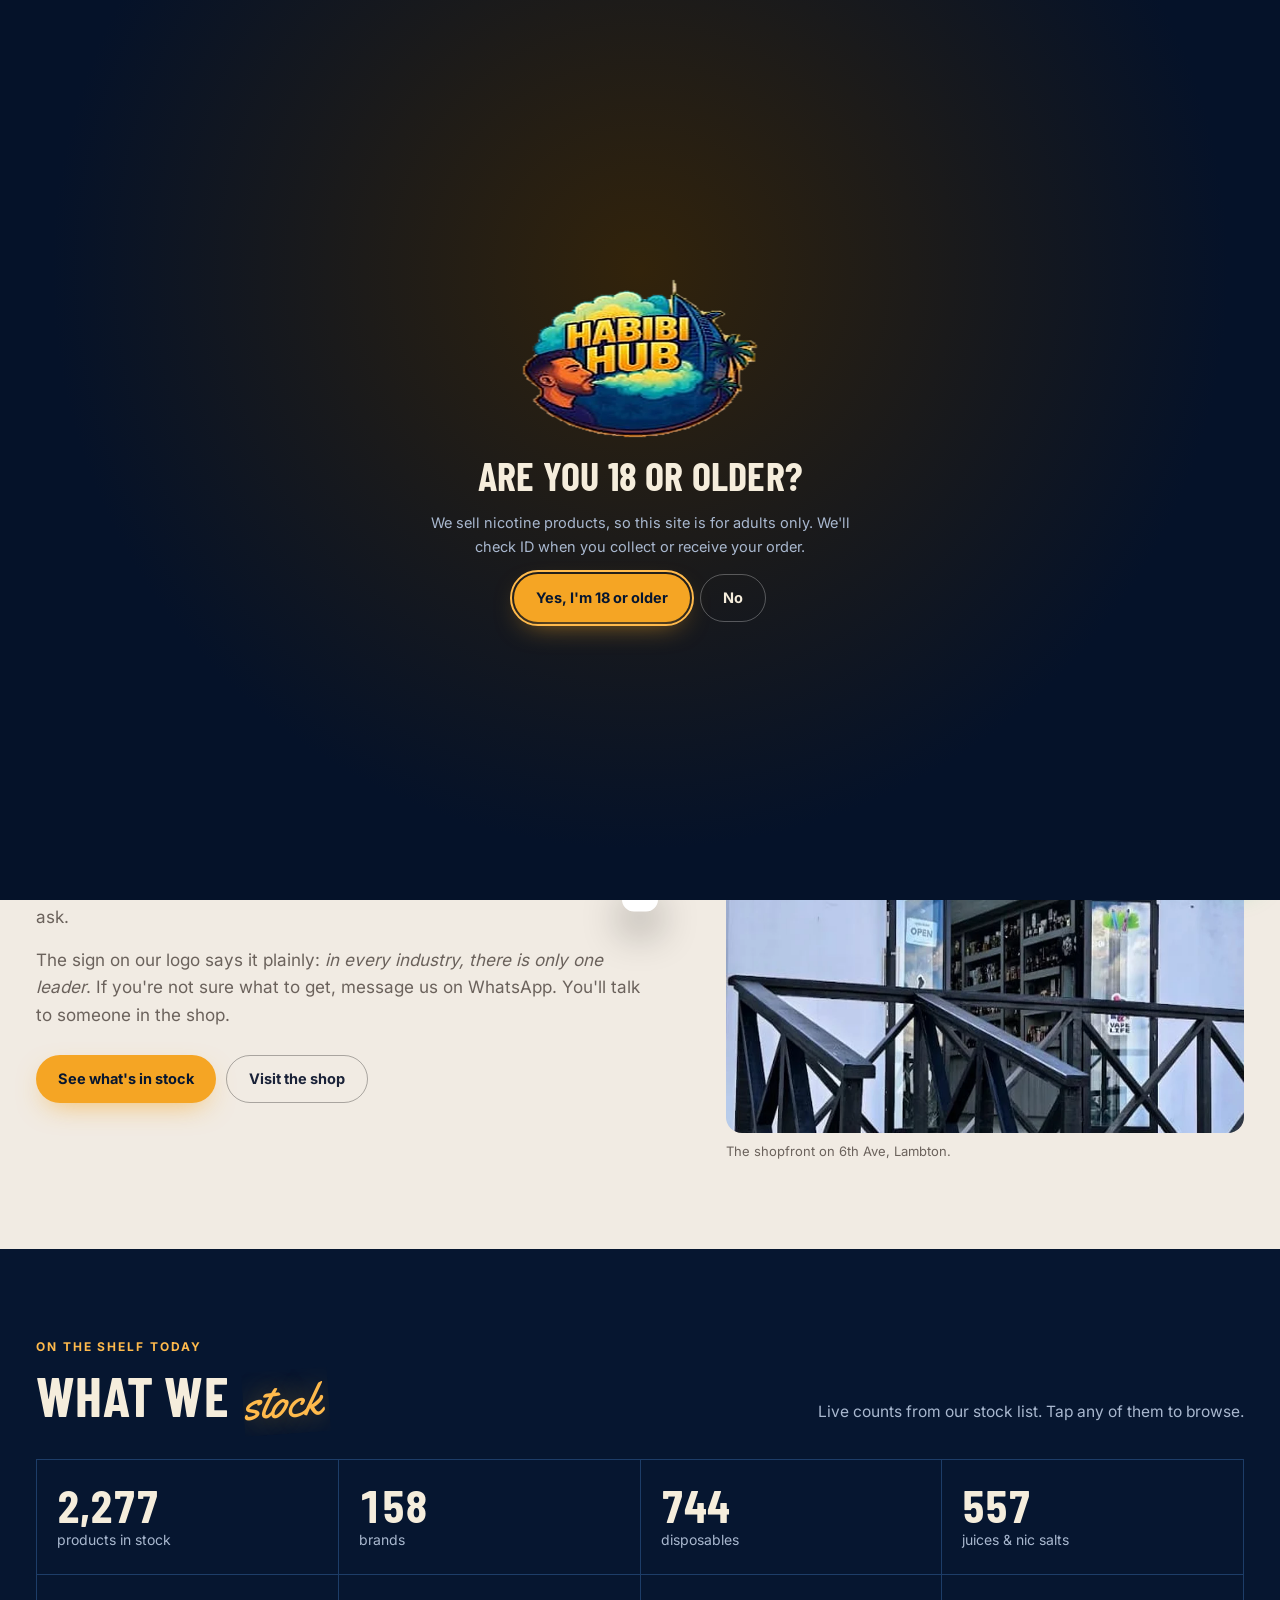
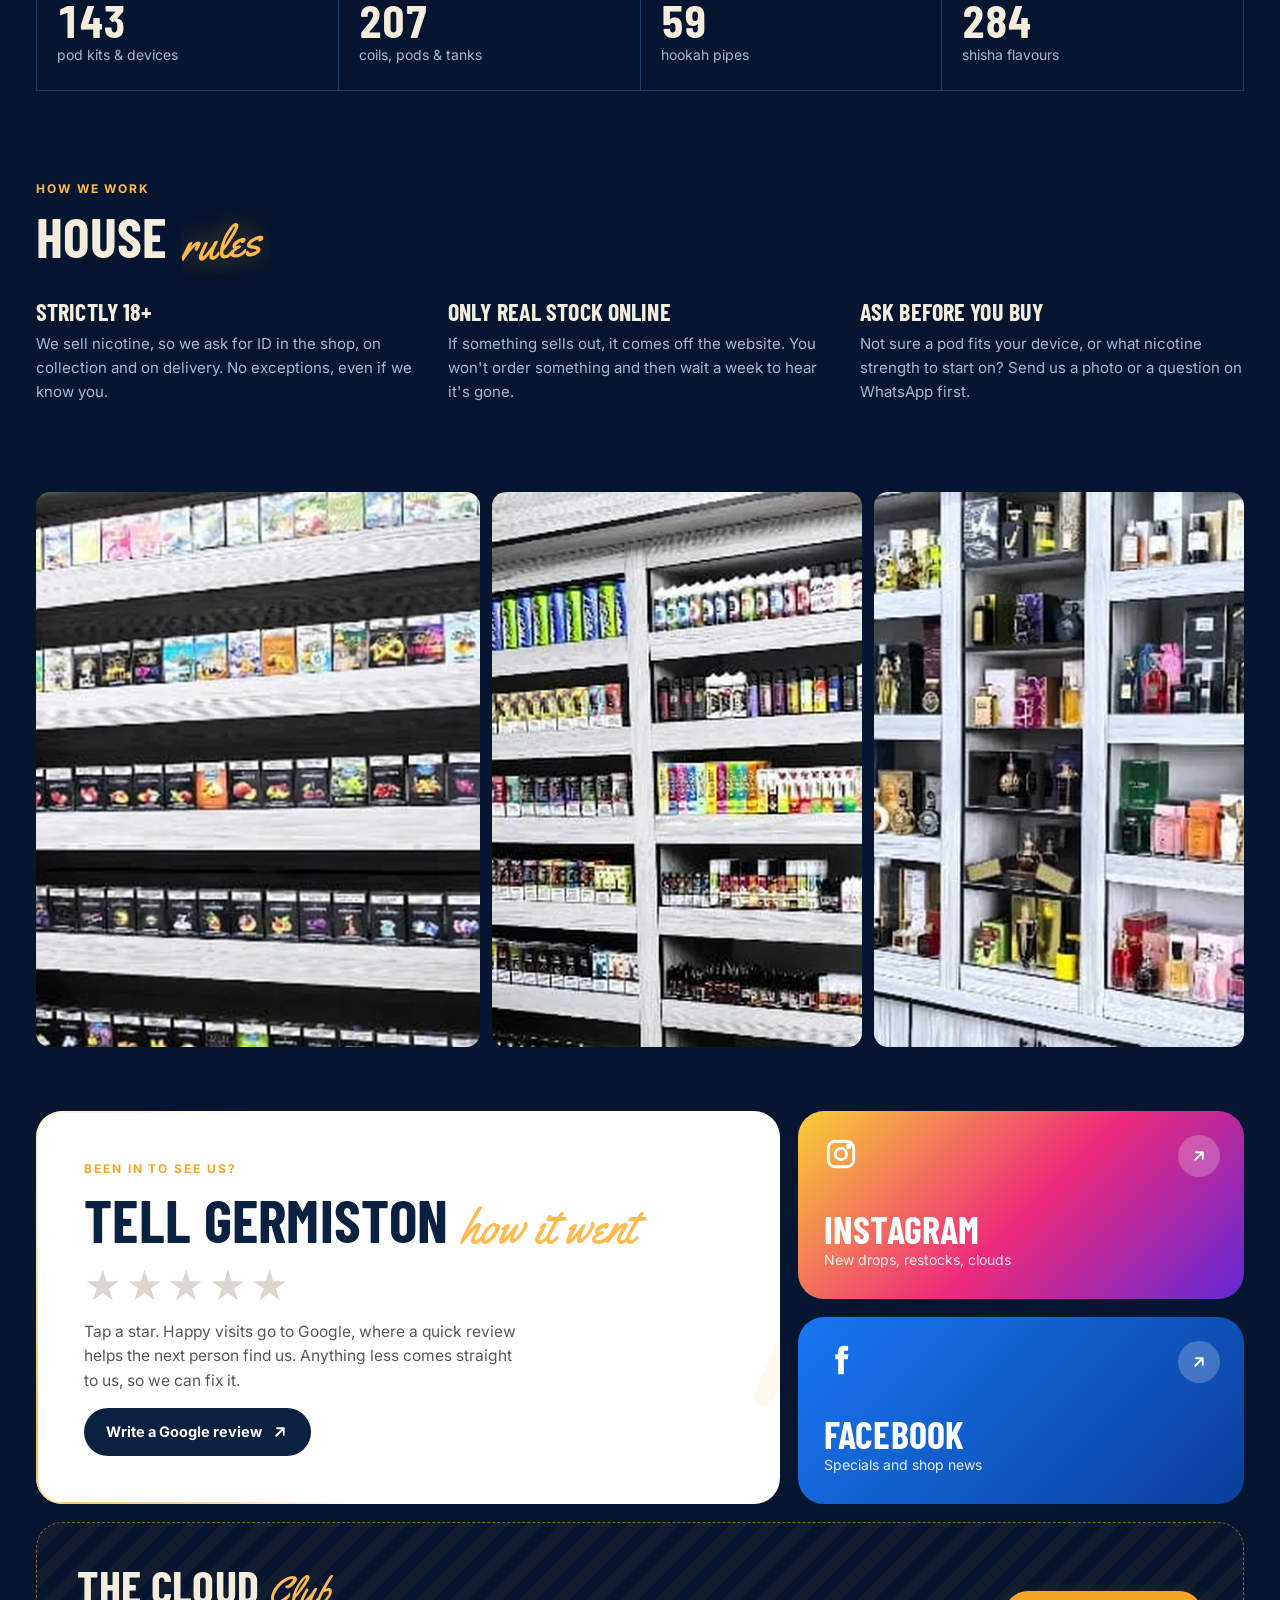
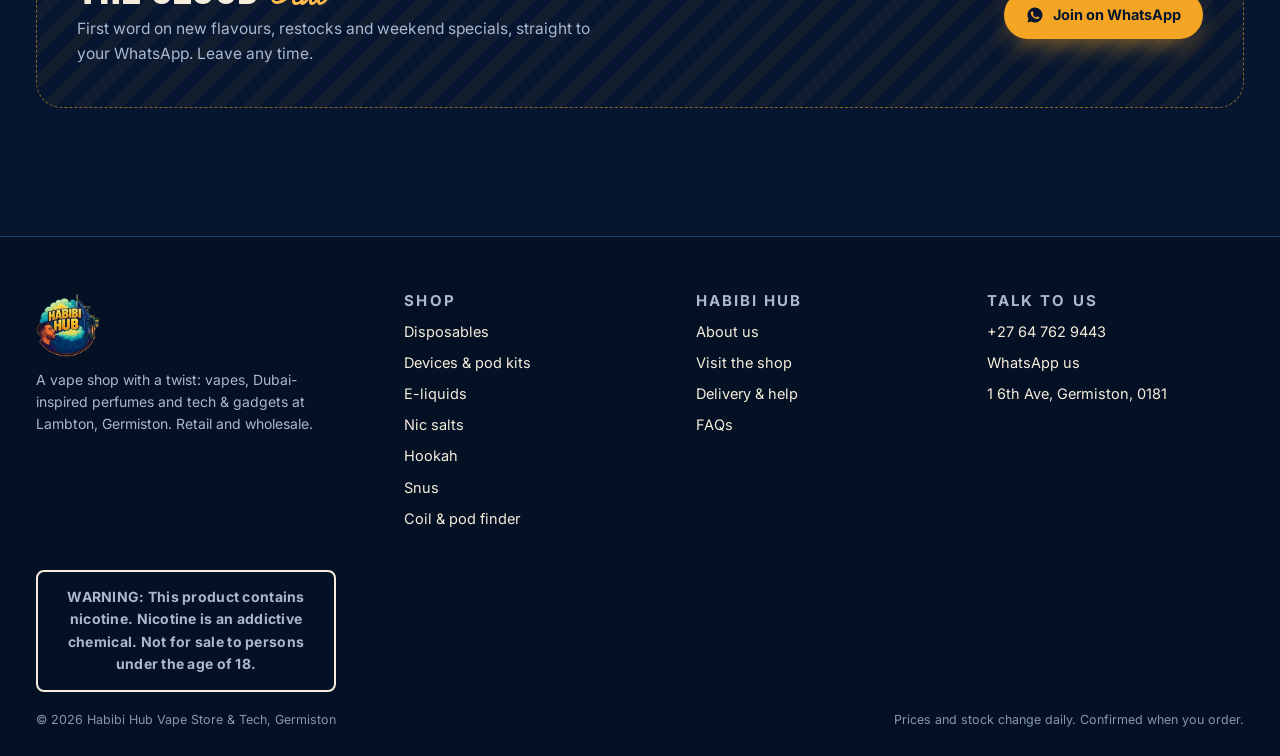
==== commit cafe6838: "New premium home: arch hero, walk-the-walls scroll, 7Waves delivery, midnight navy theme Co-Authored" ====
--- a/about.html
+++ b/about.html
@@ -6,7 +6,7 @@
 <title>About us · Habibi Hub Vape Store & Tech</title>
 <meta name="description" content="Habibi Hub Vape Store & Tech is a vape shop with a twist on 6th Ave, Lambton, Germiston: vapes, Dubai-inspired perfumes and tech, retail and wholesale.">
 <meta name="robots" content="noindex, nofollow">
-<meta name="theme-color" content="#0d0c0c">
+<meta name="theme-color" content="#061630">
 <link rel="icon" href="assets/img/icon.png">
 <link rel="preload" href="assets/fonts/inter.woff2" as="font" type="font/woff2" crossorigin>
 <link rel="preload" href="assets/fonts/barlow-condensed-700.woff2" as="font" type="font/woff2" crossorigin>
--- a/assets/site.css
+++ b/assets/site.css
@@ -1,3 +1,4 @@
+@font-face{font-family:'Reem Kufi';font-style:normal;font-weight:400 700;font-display:swap;src:url(fonts/reem-kufi.woff2) format('woff2')}
 /* fonts: self-hosted latin subsets (Inter, Barlow Condensed, Yellowtail) */
 @font-face {
   font-family: 'Barlow Condensed';
@@ -57,9 +58,9 @@
 }
 /* Habibi Hub Vape Store & Tech — shared styles. Dark shop floor, warm paper for the "about us" moments, one red. */
 :root{
-  --bg:#0d0c0c; --panel:#161414; --panel2:#1d1a1a; --line:#2b2727; --ink:#f3eee8; --mute:#a69e97; --dim:#8c847e;
+  --bg:#061630; --panel:#0b2142; --panel2:#102b54; --line:#1d3d68; --ink:#f5eddc; --mute:#a9b8cf; --dim:#8596b0; --smoke:#56c7bd;
   --red:#f5a524; --red-hi:#ffba4c; --red-soft:rgba(245,165,36,.14);
-  --paper:#f1ebe3; --paper-ink:#1c1817; --paper-mute:#6b625c; --paper-line:#ddd3c8;
+  --paper:#f1ebe3; --paper-ink:#1a2238; --paper-mute:#6b625c; --paper-line:#ddd3c8;
   --ok:#2fbf71; --warn:#e8a33a;
   --head:"Barlow Condensed","Arial Narrow",Impact,sans-serif; --body:Inter,system-ui,-apple-system,"Segoe UI",sans-serif;
   --r:14px; --ease:cubic-bezier(.2,.8,.2,1); --hdr:72px;
@@ -93,12 +94,12 @@
 .btn{display:inline-flex;align-items:center;justify-content:center;gap:9px;height:48px;padding:0 22px;border-radius:999px;font-weight:700;font-size:14.5px;white-space:nowrap;transition:background .2s,transform .2s var(--ease),border-color .2s,color .2s}
 .btn:active{transform:scale(.97)}
 .btn svg{width:18px;height:18px;flex:none}
-.btn-red{background:var(--red);color:#fff}
+.btn-red{background:var(--red);color:#061630}
 .btn-red:hover{background:var(--red-hi)}
 .btn-line{border:1.5px solid rgba(255,255,255,.28)}
 .btn-line:hover{border-color:#fff}
 .btn-white{background:#fff;color:#111}
-.btn-white:hover{background:var(--red);color:#fff}
+.btn-white:hover{background:var(--red);color:#061630}
 .btn-wa{background:#25d366;color:#05301a}
 .btn-wa:hover{background:#3be37b}
 .btn-sm{height:38px;padding:0 15px;font-size:13.5px}
@@ -110,7 +111,7 @@
 .strip{background:var(--red);color:#fff;font-size:13px;font-weight:600}
 .strip .wrap{display:flex;justify-content:center;gap:8px 26px;flex-wrap:wrap;padding-block:7px;text-align:center}
 .strip a{text-decoration:underline;text-underline-offset:2px}
-header.hdr{position:sticky;top:env(safe-area-inset-top,0px);z-index:60;background:rgba(13,12,12,.9);backdrop-filter:blur(12px);-webkit-backdrop-filter:blur(12px);border-bottom:1px solid var(--line)}
+header.hdr{position:sticky;top:env(safe-area-inset-top,0px);z-index:60;background:rgba(6,22,48,.86);backdrop-filter:blur(12px);-webkit-backdrop-filter:blur(12px);border-bottom:1px solid var(--line)}
 .hdr-in{display:flex;align-items:center;gap:22px;height:var(--hdr)}
 .logo img{height:50px;width:auto}
 .nav{display:flex;gap:4px;font-weight:600;font-size:14.5px}
@@ -142,7 +143,7 @@
 .card .ph{position:relative;aspect-ratio:1;background:#fff;display:grid;place-items:center;overflow:hidden}
 .card .ph img{width:100%;height:100%;object-fit:contain;padding:10px;transition:transform .5s var(--ease)}
 .card:hover .ph img{transform:scale(1.05)}
-.noimg{width:100%;height:100%;display:grid;place-items:center;align-content:center;gap:8px;background:repeating-linear-gradient(-45deg,#191616 0 10px,#1c1919 10px 20px);color:var(--dim);text-align:center;padding:14px}
+.noimg{width:100%;height:100%;display:grid;place-items:center;align-content:center;gap:8px;background:repeating-linear-gradient(-45deg,#0e2649 0 10px,#102b54 10px 20px);color:var(--dim);text-align:center;padding:14px}
 .noimg img{width:62%;opacity:.55;padding:0!important}
 .noimg span{font-size:11px;letter-spacing:.12em;text-transform:uppercase}
 .card .flags{position:absolute;top:10px;left:10px;display:flex;gap:6px;z-index:2}
@@ -174,7 +175,7 @@
 /* drawer (cart + favourites) */
 .scrim{position:fixed;inset:0;z-index:90;background:rgba(0,0,0,.6);opacity:0;visibility:hidden;transition:opacity .3s,visibility .3s}
 .scrim.on{opacity:1;visibility:visible}
-.drawer{position:fixed;top:0;right:0;bottom:0;z-index:100;width:min(440px,100%);background:#121010;border-left:1px solid var(--line);display:flex;flex-direction:column;transform:translateX(100%);transition:transform .45s var(--ease);padding-top:env(safe-area-inset-top,0px);padding-bottom:env(safe-area-inset-bottom,0px)}
+.drawer{position:fixed;top:0;right:0;bottom:0;z-index:100;width:min(440px,100%);background:#08193a;border-left:1px solid var(--line);display:flex;flex-direction:column;transform:translateX(100%);transition:transform .45s var(--ease);padding-top:env(safe-area-inset-top,0px);padding-bottom:env(safe-area-inset-bottom,0px)}
 .drawer.on{transform:none}
 .dh{display:flex;align-items:center;justify-content:space-between;padding:18px 22px;border-bottom:1px solid var(--line)}
 .dh h3{font-size:30px;text-transform:uppercase}
@@ -193,7 +194,7 @@
 .qty span{min-width:22px;text-align:center;font-size:13.5px;font-weight:700}
 .rm{font-size:12px;color:var(--dim);text-decoration:underline;margin-left:10px}
 .li .lt{font-family:var(--head);font-weight:700;font-size:20px;white-space:nowrap}
-.df{padding:18px 22px;border-top:1px solid var(--line);display:grid;gap:12px;background:#0f0d0d}
+.df{padding:18px 22px;border-top:1px solid var(--line);display:grid;gap:12px;background:#061630}
 .seg{display:grid;grid-template-columns:1fr 1fr;gap:5px;padding:4px;border-radius:12px;background:var(--panel2);border:1px solid var(--line)}
 .seg button{padding:9px 6px;border-radius:9px;font-size:13.5px;font-weight:600;color:var(--mute)}
 .seg button[aria-pressed="true"]{background:#fff;color:#111}
@@ -215,7 +216,7 @@
 .toast a{color:var(--red);font-weight:700;white-space:nowrap}
 
 /* age check */
-.gate{position:fixed;inset:0;z-index:200;display:grid;place-items:center;padding:20px max(20px,env(safe-area-inset-right,0px)) 20px max(20px,env(safe-area-inset-left,0px));background:radial-gradient(ellipse at 50% 30%,#32230b,#0b0a0a 65%)}
+.gate{position:fixed;inset:0;z-index:200;display:grid;place-items:center;padding:20px max(20px,env(safe-area-inset-right,0px)) 20px max(20px,env(safe-area-inset-left,0px));background:radial-gradient(ellipse at 50% 30%,#32230b,#051229 65%)}
 .gate[hidden]{display:none}
 .gate-in{max-width:440px;text-align:center;display:grid;gap:16px;justify-items:center}
 .gate-in img{width:min(240px,70%)}
@@ -229,7 +230,7 @@
 .wa-float svg{width:28px;height:28px}
 
 /* footer */
-footer.ftr{border-top:1px solid var(--line);margin-top:40px;padding-block:56px 26px;background:#0a0909}
+footer.ftr{border-top:1px solid var(--line);margin-top:40px;padding-block:56px 26px;background:#041024}
 .ftr-grid{display:grid;grid-template-columns:1.3fr 1fr 1fr 1fr;gap:34px}
 .ftr h4{font-size:15px;letter-spacing:.14em;text-transform:uppercase;color:var(--mute);margin-bottom:12px;font-family:var(--body);font-weight:700}
 .ftr ul{list-style:none;display:grid;gap:8px;font-size:14.5px}
@@ -302,7 +303,7 @@
 
 /* ===== community: review card, socials, club ===== */
 .comm{display:grid;grid-template-columns:1.25fr .75fr;gap:18px}
-.rev{position:relative;overflow:hidden;border-radius:26px;background:#fff;color:#141111;padding:clamp(26px,4vw,48px);display:grid;gap:14px;align-content:start}
+.rev{position:relative;overflow:hidden;border-radius:26px;background:#fff;color:#0b2142;padding:clamp(26px,4vw,48px);display:grid;gap:14px;align-content:start}
 .rev .tag{color:var(--red)}
 .rev h3{font-family:var(--head);font-size:clamp(38px,5vw,60px);line-height:.92;text-transform:uppercase}
 .rev h3 .script{font-size:.8em}
@@ -311,7 +312,7 @@
 .stars button{font-size:42px;line-height:1;color:#dcd6d0;transition:transform .2s var(--ease),color .15s}
 .stars button.on{color:#f5b301}
 .stars button:hover{transform:scale(1.18) rotate(-8deg)}
-.rev .btn{background:#141111;color:#fff;justify-self:start}
+.rev .btn{background:#0b2142;color:#fff;justify-self:start}
 .rev .btn:hover{background:var(--red)}
 .rev .q{position:absolute;right:-10px;bottom:-110px;font-family:Yellowtail,cursive;font-size:340px;line-height:1;color:rgba(245,165,36,.08);pointer-events:none}
 .socials{display:grid;gap:18px}
@@ -342,8 +343,8 @@
 .dopt.wv{background:linear-gradient(150deg,#0c2a4a,#0b1726 70%);border-color:#1d4a7a}
 .dopt.wv .ic{background:rgba(56,189,248,.15);color:#7dd3fc}
 .dopt.wv .pill{background:#38bdf8;color:#04263d}
-.btn-wave{background:#38bdf8;color:#04263d}
-.btn-wave:hover{background:#7dd3fc}
+.btn-wave{background:#c6f500;color:#0b0d10}
+.btn-wave:hover{background:#d9ff4d}
 .wavebox{border-radius:12px;padding:14px;background:linear-gradient(150deg,#0c2a4a,#0b1726);border:1px solid #1d4a7a;display:grid;gap:10px;font-size:13.5px;color:#cfe8fb}
 .wavebox b{color:#fff;font-size:14.5px}
 .seg.three{grid-template-columns:repeat(3,1fr)}
@@ -431,7 +432,7 @@
 /* strength picker for nicotine pouches */
 .pick{position:fixed;inset:0;z-index:120;background:rgba(0,0,0,.65);display:grid;place-items:center;padding:16px max(16px,env(safe-area-inset-right,0px)) calc(16px + env(safe-area-inset-bottom,0px)) max(16px,env(safe-area-inset-left,0px));animation:fadeIn .25s ease}
 @keyframes fadeIn{from{opacity:0}}
-.pick-in{position:relative;width:min(460px,100%);background:#141111;border:1px solid var(--line);border-radius:22px;padding:26px;display:grid;gap:12px;animation:pop .35s var(--ease)}
+.pick-in{position:relative;width:min(460px,100%);background:#0b2142;border:1px solid var(--line);border-radius:22px;padding:26px;display:grid;gap:12px;animation:pop .35s var(--ease)}
 .pick-in .x{position:absolute;top:14px;right:14px}
 .pick-in h3{font-size:32px;text-transform:uppercase;line-height:1}
 .pick-n{color:var(--mute);font-size:14px;padding-right:40px}
